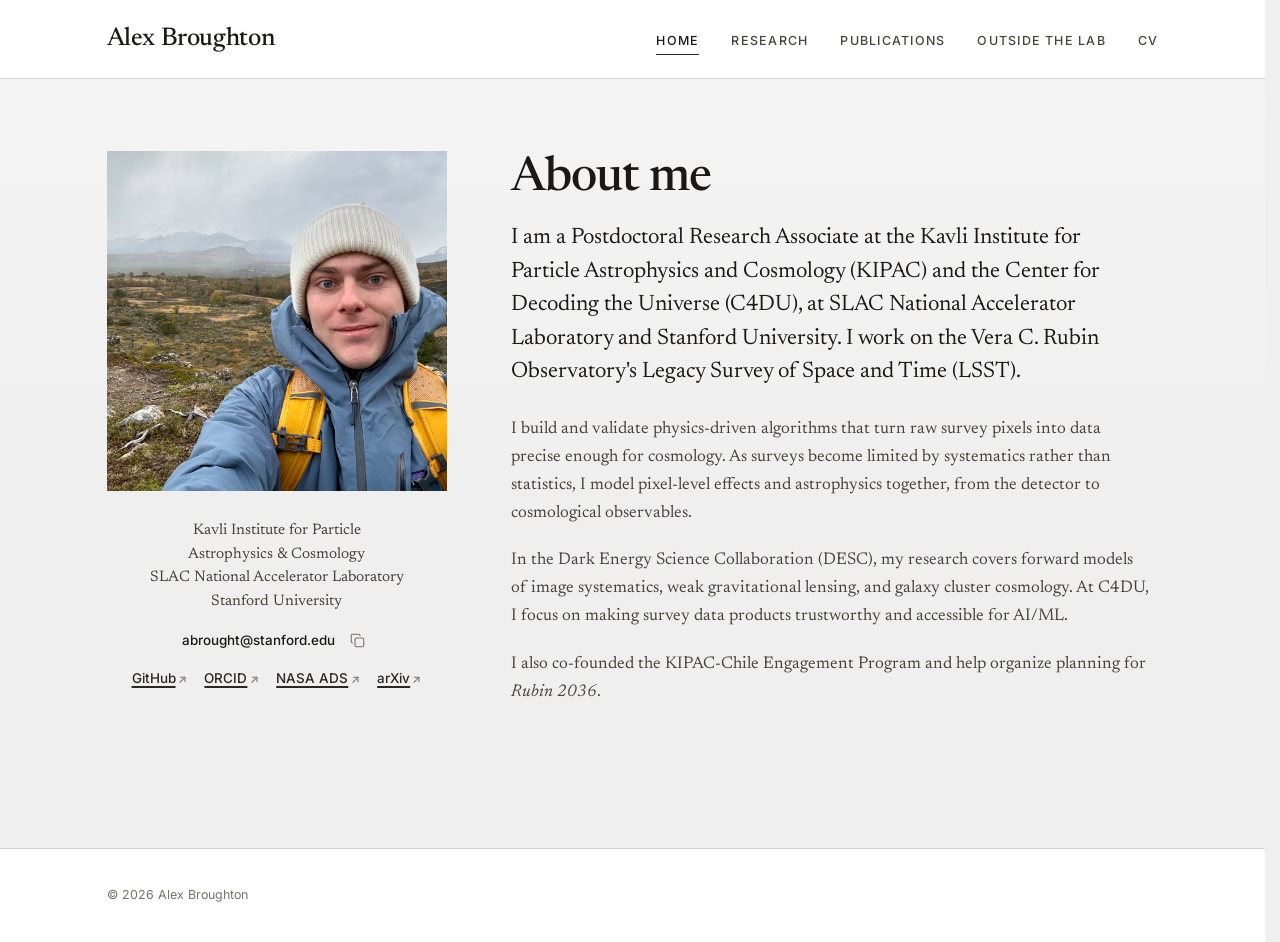
==== index.html @ 0da388fe "Home: replace mailto link with copy-to-clipboard icon button Co-Authored-By: Claude Opus 5.5 <norepl" ====
<!DOCTYPE html>
<html lang="en">
<head>
<meta charset="utf-8">
<meta name="viewport" content="width=device-width, initial-scale=1">
<title>Alex Broughton</title>
<meta name="description" content="Alex Broughton — Postdoctoral Research Associate at KIPAC, SLAC National Accelerator Laboratory. Instrument signature removal and calibration for the Rubin Observatory LSST Science Pipelines; weak lensing and cluster cosmology with DESC.">
<link rel="canonical" href="https://alex-broughton.github.io/">
<meta property="og:title" content="Alex Broughton">
<meta property="og:description" content="Postdoctoral Research Associate, KIPAC / SLAC — instrument signature removal and calibration for Rubin Observatory's LSST.">
<meta property="og:type" content="profile">
<meta property="og:url" content="https://alex-broughton.github.io/">
<meta property="og:image" content="https://alex-broughton.github.io/img/portrait.jpg">
<link rel="preconnect" href="https://fonts.googleapis.com">
<link rel="preconnect" href="https://fonts.gstatic.com" crossorigin>
<link href="https://fonts.googleapis.com/css2?family=Inter:wght@400;500;600&family=Newsreader:ital,opsz,wght@0,6..72,400;0,6..72,500;0,6..72,600;1,6..72,400&display=swap" rel="stylesheet">
<link rel="stylesheet" href="css/style.css">
</head>
<body>
<a class="skip-link" href="#main">Skip to content</a>

<header class="site-header">
  <div class="wrap">
    <a class="wordmark" href="index.html">Alex Broughton</a>
    <nav class="site-nav" aria-label="Primary">
      <a href="index.html" aria-current="page">Home</a>
      <a href="research.html">Research</a>
      <a href="publications.html">Publications</a>
      <a href="outreach.html">Outside the lab</a>
      <a href="cv.html">CV</a>
    </nav>
  </div>
</header>

<main id="main">

<section class="hero wrap">
  <div class="hero-grid">

    <!-- ---------- left column: portrait ---------- -->
      <figure class="portrait-fig">
        <img src="img/portrait.jpg" width="1200" height="1200"
             alt="Alex Broughton in a knit hat and rain jacket on a cloudy hike, with mountains behind.">
      </figure>

    <!-- ---------- left column: affiliations, contact, links ---------- -->
    <div class="hero-meta">
      <p class="meta-affil">
        Kavli Institute for Particle Astrophysics &amp;&nbsp;Cosmology<br>
        SLAC National Accelerator Laboratory<br>
        Stanford University
      </p>
      <p class="meta-contact">
        <span class="email-text">abrought@stanford.edu</span>
        <button type="button" class="copy-btn" data-copy="abrought@stanford.edu"
                aria-label="Copy email address" title="Copy email address"><svg viewBox="0 0 24 24" width="15" height="15" fill="none" stroke="currentColor" stroke-width="1.75" stroke-linecap="round" stroke-linejoin="round" aria-hidden="true"><rect x="8" y="8" width="14" height="14" rx="2.5"/><path d="M4 16c-1.1 0-2-.9-2-2V4c0-1.1.9-2 2-2h10c1.1 0 2 .9 2 2"/></svg></button>
      </p>
      <p class="meta-links">
        <a href="https://github.com/Alex-Broughton" rel="me noopener">GitHub</a>
        <a href="https://orcid.org/0000-0001-6966-5316" rel="me noopener">ORCID</a>
        <a href="https://ui.adsabs.harvard.edu/search/q=orcid%3A0000-0001-6966-5316" rel="noopener">NASA ADS</a>
        <a href="https://arxiv.org/a/broughton_a_1" rel="noopener">arXiv</a>
      </p>
    </div>

    <!-- ---------- right column ---------- -->
    <div class="bio">
      <h1>About me</h1>

      <div class="prose">
        <p class="lede">
          I am a Postdoctoral Research Associate at the Kavli Institute for Particle Astrophysics and
          Cosmology (KIPAC) and the Center for Decoding the Universe (C4DU), at SLAC National Accelerator
          Laboratory and Stanford University. I work on the Vera C. Rubin Observatory's Legacy Survey of
          Space and Time (LSST).
        </p>

        <p>
          I build and validate physics-driven algorithms that turn raw survey pixels into data precise
          enough for cosmology. As surveys become limited by systematics rather than statistics, I model
          pixel-level effects and astrophysics together, from the detector to cosmological observables.
        </p>

        <p>
          In the Dark Energy Science Collaboration (DESC), my research covers forward models of image
          systematics, weak gravitational lensing, and galaxy cluster cosmology. At C4DU, I focus on making
          survey data products trustworthy and accessible for AI/ML.
        </p>

        <p>
          I also co-founded the KIPAC-Chile Engagement Program and help organize planning for
          <em>Rubin&nbsp;2036</em>.
        </p>
      </div>
    </div>

  </div>
</section>

</main>

<footer class="site-footer">
  <div class="wrap">
    <span>© <span id="year">2026</span> Alex Broughton</span>
  </div>
</footer>
<script>document.getElementById('year').textContent=new Date().getFullYear();</script>
<script>
document.querySelectorAll('.copy-btn').forEach(function (btn) {
  btn.addEventListener('click', function () {
    var text = btn.dataset.copy;
    var icon = btn._icon || (btn._icon = btn.innerHTML);
    var done = function () {
      btn.textContent = 'Copied!';
      btn.classList.add('copied');
      clearTimeout(btn._t);
      btn._t = setTimeout(function () {
        btn.innerHTML = icon;
        btn.classList.remove('copied');
      }, 2000);
    };
    if (navigator.clipboard && window.isSecureContext) {
      navigator.clipboard.writeText(text).then(done);
    } else {
      var ta = document.createElement('textarea');
      ta.value = text;
      ta.style.position = 'fixed';
      ta.style.opacity = '0';
      document.body.appendChild(ta);
      ta.select();
      try { document.execCommand('copy'); done(); } catch (e) {}
      document.body.removeChild(ta);
    }
  });
});
</script>
</body>
</html>
---- css/style.css ----
/* ============================================================
   alex-broughton.github.io — editorial base
   Serif: Newsreader (display, headings, body prose)
   Sans:  Inter (nav, labels, metadata, UI)
   ============================================================ */

:root {
  --paper:      #EFEFEF;
  --paper-2:    #E5E5E5;
  --ink:        #1A1917;
  --ink-soft:   #46433E;
  --ink-mute:   #77726A;
  --rule:       #D9D4CA;
  --rule-soft:  #E6E1D8;
  --accent:     #2A2622;
  --accent-lt:  #7A7064;

  --serif: "Newsreader", "Iowan Old Style", Georgia, "Times New Roman", serif;
  --sans:  "Inter", -apple-system, BlinkMacSystemFont, "Segoe UI", Helvetica, Arial, sans-serif;

  --measure: 64ch;
  --gutter: clamp(1.25rem, 5vw, 4rem);
  --maxw: 1180px;
}

*, *::before, *::after { box-sizing: border-box; }

html {
  -webkit-text-size-adjust: 100%;
  scroll-behavior: smooth;
  /* Reserve scrollbar space on every page so the header/nav doesn't shift
     between short pages (no scrollbar) and long ones (scrollbar). */
  scrollbar-gutter: stable;
  overflow-y: scroll;
}

body {
  margin: 0;
  background: var(--paper);
  background-image: linear-gradient(180deg, #F5F5F5 0%, var(--paper) 480px);
  background-repeat: no-repeat;
  color: var(--ink);
  font-family: var(--serif);
  font-size: 1.0625rem;
  line-height: 1.65;
  font-optical-sizing: auto;
  -webkit-font-smoothing: antialiased;
  text-rendering: optimizeLegibility;
}

img { max-width: 100%; height: auto; display: block; }

a { color: var(--accent); text-decoration: none; }
a:hover { color: var(--ink); }

::selection { background: #E6DFD2; }

p a { text-decoration: underline; text-decoration-color: var(--rule); text-underline-offset: 3px; }
p a:hover { text-decoration-color: currentColor; }

/* ---------- layout ---------- */

.wrap {
  max-width: var(--maxw);
  margin-inline: auto;
  padding-inline: var(--gutter);
}

/* ---------- header ---------- */

.site-header {
  background: #FFFFFF;
  border-bottom: 1px solid var(--rule);
  position: sticky;
  top: 0;
  z-index: 50;
}

.site-header .wrap {
  display: flex;
  align-items: baseline;
  justify-content: space-between;
  gap: 1.5rem;
  min-height: 78px;
  padding-block: 1.1rem;
}

.wordmark {
  font-family: var(--serif);
  font-size: clamp(1.35rem, 2.4vw, 1.6rem);
  font-weight: 500;
  letter-spacing: -0.015em;
  color: var(--ink);
  white-space: nowrap;
}
.wordmark:hover { color: var(--ink); }

.site-nav {
  display: flex;
  flex-wrap: wrap;
  row-gap: .5rem;
  gap: clamp(1rem, 2.5vw, 2.1rem);
  font-family: var(--sans);
  font-size: 0.78rem;
  font-weight: 500;
  letter-spacing: 0.1em;
  text-transform: uppercase;
}

.site-nav a {
  color: var(--ink-soft);
  padding-bottom: 3px;
  border-bottom: 1.5px solid transparent;
  transition: color .15s ease, border-color .15s ease;
}
.site-nav a:hover { color: var(--ink); border-bottom-color: var(--rule); }
.site-nav a[aria-current="page"] { color: var(--ink); border-bottom-color: var(--accent); }

/* ---------- typography primitives ---------- */

h1, h2, h3, h4 {
  font-family: var(--serif);
  font-weight: 500;
  letter-spacing: -0.018em;
  line-height: 1.18;
  margin: 0 0 .6em;
  text-wrap: balance;
}

h1 { font-size: clamp(2.1rem, 4.6vw, 3rem); }
h2 { font-size: clamp(1.45rem, 2.7vw, 1.85rem); }
h3 { font-size: 1.15rem; }

p { margin: 0 0 1.15em; }
p:last-child { margin-bottom: 0; }

.lede {
  font-size: clamp(1.15rem, 1.9vw, 1.32rem);
  line-height: 1.55;
  color: var(--ink);
}

.eyebrow {
  font-family: var(--sans);
  font-size: 0.7rem;
  font-weight: 600;
  letter-spacing: 0.17em;
  text-transform: uppercase;
  color: var(--ink-mute);
  margin: 0 0 1.1rem;
  display: block;
}

.rule { border: 0; border-top: 1px solid var(--rule); margin: 0; }

.section { padding-block: clamp(3rem, 7vw, 5.25rem); }
.section + .section { border-top: 1px solid var(--rule-soft); }

.section-head { margin-bottom: 2.25rem; max-width: var(--measure); }
.section-head p { color: var(--ink-soft); }

/* ---------- page intro (sub-pages) ---------- */

.page-intro { padding-block: clamp(2.75rem, 6vw, 4.25rem) clamp(2rem, 4vw, 2.75rem); }
.page-intro h1 { margin-bottom: .45em; }
.page-intro .lede { max-width: var(--measure); color: var(--ink-soft); }

/* ============================================================
   HOME
   ============================================================ */

.hero { padding-block: clamp(2.5rem, 6vw, 4.5rem) clamp(2.5rem, 5vw, 4rem); }

.hero-grid {
  display: grid;
  grid-template-columns: minmax(240px, 340px) 1fr;
  grid-template-rows: auto 1fr;
  grid-template-areas:
    "portrait bio"
    "meta     bio";
  column-gap: clamp(2rem, 5vw, 4.5rem);
  align-items: start;
}
.portrait-fig { grid-area: portrait; }
.hero-meta    { grid-area: meta; }
.bio          { grid-area: bio; }

/* portrait column */
.portrait-fig { margin: 0; }

.portrait-fig img {
  width: 100%;
  aspect-ratio: 1 / 1;
  object-fit: cover;
}

.portrait-caption {
  font-family: var(--sans);
  font-size: 0.72rem;
  letter-spacing: 0.04em;
  color: var(--ink-mute);
  margin-top: 1.5rem;
  line-height: 1.5;
}

/* affiliation / contact lines under portrait */
.hero-meta { margin-top: 1.75rem; text-align: center; }
.hero-meta p { margin: 0; text-align: center; }
.hero-meta p + p { margin-top: .9rem; }

.meta-affil {
  text-wrap: balance;
  font-size: .95rem;
  line-height: 1.55;
  color: var(--ink-soft);
}

.meta-contact,
.meta-links {
  font-family: var(--sans);
  font-size: .84rem;
  line-height: 1.6;
}

.hero-meta a {
  color: var(--accent);
  font-weight: 500;
  text-decoration: underline;
  text-decoration-color: currentColor;
  text-decoration-thickness: 1.5px;
  text-underline-offset: 3px;
  transition: color .15s;
}
.hero-meta a:hover { color: var(--accent-lt); text-decoration-thickness: 2px; }
.meta-contact a { word-break: break-word; }
.meta-contact { display: flex; flex-wrap: wrap; justify-content: center; align-items: center; gap: .5rem; }
.email-text { color: var(--ink); font-weight: 500; word-break: break-word; }
.copy-btn {
  font-family: var(--sans);
  font-size: .72rem;
  font-weight: 500;
  letter-spacing: .03em;
  color: var(--ink-mute);
  background: none;
  border: 0;
  border-radius: 4px;
  display: inline-flex;
  align-items: center;
  justify-content: center;
  padding: .25rem .4rem;
  min-height: 1.6rem;
  line-height: 1;
  cursor: pointer;
  transition: color .15s, border-color .15s, background .15s;
}
.copy-btn:hover { color: var(--ink); }
.copy-btn:active { transform: translateY(1px); }
.copy-btn.copied { color: #2E7D4F; font-weight: 600; }

.meta-links { display: flex; flex-wrap: wrap; justify-content: center; gap: .25rem 1.1rem; }
.meta-links a::after {
  content: "\2197";
  display: inline-block;
  margin-left: .2em;
  font-size: .85em;
  text-decoration: none;
  color: var(--ink-mute);
}

section[id] { scroll-margin-top: 4.5rem; }

/* in-page section links (same look as .meta-links) */
.page-links {
  display: flex;
  flex-wrap: wrap;
  gap: .25rem 1.4rem;
  margin: 1.4rem 0 0;
  font-family: var(--sans);
  font-size: .84rem;
  line-height: 1.6;
}
.page-links a {
  color: var(--accent);
  font-weight: 500;
  text-decoration: underline;
  text-decoration-color: currentColor;
  text-decoration-thickness: 1.5px;
  text-underline-offset: 3px;
  transition: color .15s;
}
.page-links a:hover { color: var(--accent-lt); text-decoration-thickness: 2px; }
.page-links a::after {
  content: "\2193";
  display: inline-block;
  margin-left: .2em;
  font-size: .85em;
  text-decoration: none;
  color: var(--ink-mute);
}

/* bio column */
.bio h1 { margin-bottom: .3em; }
.bio .role {
  font-family: var(--sans);
  font-size: .82rem;
  font-weight: 500;
  letter-spacing: 0.11em;
  text-transform: uppercase;
  color: var(--ink-mute);
  margin-bottom: 1.6rem;
}
.bio .prose { max-width: var(--measure); }
.bio .prose p + p { margin-top: 0; }
.bio .prose .lede {
  font-size: clamp(1.2rem, 2vw, 1.4rem);
  line-height: 1.5;
  margin-bottom: 1.6rem;
  text-wrap: pretty;
}
.bio .prose p:not(.lede) { color: var(--ink-soft); }

.pull {
  border-left: 2px solid var(--accent);
  padding-left: 1.25rem;
  margin: 1.9rem 0;
  font-style: italic;
  font-size: 1.1rem;
  line-height: 1.5;
  color: var(--ink-soft);
  max-width: 52ch;
}

.hero-links {
  display: flex;
  flex-wrap: wrap;
  gap: 1.5rem;
  margin-top: 2.25rem;
  padding-top: 1.5rem;
  border-top: 1px solid var(--rule);
  font-family: var(--sans);
  font-size: .82rem;
  font-weight: 500;
  letter-spacing: .03em;
}
.hero-links a::after { content: " →"; color: var(--ink-mute); }

/* keyword strip */
.keywords {
  display: flex; flex-wrap: wrap; gap: .5rem .55rem;
  list-style: none; margin: 1.9rem 0 0; padding: 0;
}
.keywords li {
  font-family: var(--sans);
  font-size: .74rem;
  letter-spacing: .04em;
  color: var(--ink-soft);
  background: var(--paper-2);
  border-radius: 3px;
  padding: .3rem .6rem;
}

/* ============================================================
   RESEARCH
   ============================================================ */

.area-list {
  max-width: calc(var(--measure) + 6rem);
  border-bottom: 1px solid var(--rule);
}

.area { border-top: 1px solid var(--rule); }

.area summary {
  display: flex;
  align-items: baseline;
  gap: 2rem;
  padding: 2.1rem 0 2.2rem;
  cursor: pointer;
  list-style: none;
}
.area summary::-webkit-details-marker { display: none; }
.area[open] summary { padding-bottom: 1.1rem; }

.area-head { flex: 1; min-width: 0; }
.area-title {
  font-size: clamp(1.45rem, 2.4vw, 1.75rem);
  font-weight: 400;
  line-height: 1.2;
  letter-spacing: -.005em;
  color: var(--ink);
  transition: color .15s;
}
.area summary:hover .area-title { color: var(--accent); }

.area .mark {
  flex: 0 0 auto;
  font-family: var(--sans);
  font-size: 1.35rem;
  font-weight: 300;
  line-height: 1;
  color: var(--ink-mute);
}
.area .mark::before { content: "+"; }
.area[open] .mark::before { content: "\2212"; }

.area-body {
  max-width: var(--measure);
  padding-bottom: 2.6rem;
}
.area-body p { color: var(--ink-soft); margin: 0; }
.area-body p + p { margin-top: 1.1em; }

/* ---------- publications ---------- */

.pub-toolbar {
  display: flex;
  flex-wrap: wrap;
  align-items: baseline;
  justify-content: space-between;
  gap: 1rem;
  margin-bottom: 1rem;
}
.pub-filters { display: flex; gap: .4rem; flex-wrap: wrap; }
.pub-filters button {
  font-family: var(--sans);
  font-size: .74rem;
  font-weight: 500;
  letter-spacing: .06em;
  text-transform: uppercase;
  color: var(--ink-mute);
  background: transparent;
  border: 1px solid var(--rule);
  border-radius: 999px;
  padding: .32rem .8rem;
  cursor: pointer;
  transition: all .15s ease;
}
.pub-filters button:hover { color: var(--ink); border-color: var(--ink-mute); }
.pub-filters button[aria-pressed="true"] {
  color: #fff; background: var(--accent); border-color: var(--accent);
}
.pub-meta-note {
  font-family: var(--sans);
  font-size: .74rem;
  color: var(--ink-mute);
}

.pub-group {
  display: grid;
  grid-template-columns: 4.5rem 1fr;
  gap: 0 1.5rem;
  padding: 1rem 0;
  border-top: 1px solid var(--rule);
}

.pub-year {
  font-family: var(--sans);
  font-size: .72rem;
  font-weight: 600;
  letter-spacing: .14em;
  color: var(--ink-mute);
  margin: 0;
  padding-top: .3rem;
}

.pub-list { list-style: none; margin: 0; padding: 0; }

.pub { padding: .55rem 0; }

.pub-title {
  font-size: 1.04rem;
  line-height: 1.38;
  margin: 0 0 .15rem;
  font-weight: 500;
}
.pub-title a { color: var(--ink); }
.pub-title a:hover { color: var(--accent); }

.pub-authors {
  font-family: var(--sans);
  font-size: .83rem;
  line-height: 1.5;
  color: var(--ink-soft);
  margin: 0 0 .15rem;
}
.pub-authors .me { font-weight: 700; color: var(--ink); }
.pub-authors .more { color: var(--ink-mute); white-space: nowrap; }

.pub-venue {
  font-family: var(--sans);
  font-size: .8rem;
  color: var(--ink-mute);
  display: flex;
  flex-wrap: wrap;
  align-items: center;
  gap: .5rem;
}
.pub-venue em { font-style: italic; color: var(--ink-soft); }
.pub-venue .dot { color: var(--rule); }
.pub-venue a { color: var(--ink-mute); text-decoration: underline; text-underline-offset: 2px; }
.pub-venue a:hover { color: var(--accent); }
.pub-venue .cites {
  border: 1px solid var(--rule);
  border-radius: 3px;
  padding: .05rem .38rem;
  font-size: .72rem;
  font-variant-numeric: tabular-nums;
}

.pub-status {
  font-family: var(--sans);
  font-size: .85rem;
  color: var(--ink-mute);
  padding: 2rem 0;
}

/* ============================================================
   OUTREACH
   ============================================================ */

.causes {
  display: grid;
  grid-template-columns: repeat(3, minmax(0, 1fr));
  gap: clamp(1.25rem, 3vw, 2rem);
}

.cause {
  background: #FFFFFF;
  border: 1px solid var(--rule);
  border-radius: 6px;
  overflow: hidden;
  display: flex;
  flex-direction: column;
}
.cause img {
  width: 100%;
  aspect-ratio: 16 / 9;
  object-fit: cover;
  background: var(--paper-2);
}
.cause-body { padding: 1.15rem 1.35rem 1.35rem; display: flex; flex-direction: column; flex: 1; }
@media (max-width: 1000px) {
  .causes { grid-template-columns: repeat(2, minmax(0, 1fr)); }
}
.cause .tag {
  font-family: var(--sans);
  font-size: .68rem;
  font-weight: 600;
  letter-spacing: .14em;
  text-transform: uppercase;
  color: var(--accent-lt);
  margin-bottom: .45rem;
}
.cause h3 { font-size: 1.25rem; margin-bottom: .35em; }
.cause p { color: var(--ink-soft); font-size: 1rem; margin: 0 0 1rem; }
.more {
  margin-top: auto;
  font-family: var(--sans);
  font-size: .82rem;
  font-weight: 500;
}

.help {
  display: grid;
  grid-template-columns: repeat(2, minmax(0, 1fr));
  gap: clamp(2rem, 5vw, 4rem);
}
.help-item { border-top: 1px solid var(--rule); padding-block: 1.25rem; }
.help-item h3 { font-size: 1.15rem; margin-bottom: .3em; }
.help-item p { color: var(--ink-soft); font-size: 1rem; margin: 0 0 .9rem; }
.help-links {
  display: flex;
  flex-wrap: wrap;
  gap: .25rem 1.4rem;
  font-family: var(--sans);
  font-size: .84rem;
  line-height: 1.6;
}
.help-links a {
  color: var(--accent);
  font-weight: 500;
  text-decoration: underline;
  text-decoration-color: currentColor;
  text-decoration-thickness: 1.5px;
  text-underline-offset: 3px;
  transition: color .15s;
}
.help-links a:hover { color: var(--accent-lt); text-decoration-thickness: 2px; }
.help-links a::after {
  content: "\2197";
  display: inline-block;
  margin-left: .2em;
  font-size: .85em;
  text-decoration: none;
  color: var(--ink-mute);
}

.writing { list-style: none; padding: 0; margin: 0; display: grid; gap: 1.25rem; }
.writing-item {
  display: grid;
  grid-template-columns: minmax(0, 18rem) 1fr;
  gap: clamp(1.25rem, 3vw, 2rem);
  align-items: center;
  color: inherit;
  background: #FFFFFF;
  border: 1px solid var(--rule);
  border-radius: 6px;
  overflow: hidden;
  padding-right: 1.35rem;
  transition: border-color .15s ease;
}
.writing-item:hover { color: inherit; border-color: var(--ink-mute); }
.writing-item img { width: 100%; height: 100%; aspect-ratio: 16 / 10; object-fit: cover; }
.writing-item > div { padding-block: 1.15rem; }
.writing-item .tag {
  font-family: var(--sans);
  font-size: .68rem;
  font-weight: 600;
  letter-spacing: .14em;
  text-transform: uppercase;
  color: var(--accent-lt);
  display: block;
  margin-bottom: .45rem;
}
.role-badge {
  display: inline-block;
  font-family: var(--sans);
  font-size: .64rem;
  font-weight: 600;
  letter-spacing: .1em;
  text-transform: uppercase;
  padding: .2rem .5rem;
  border-radius: 2px;
  margin-bottom: .55rem;
}
.role-author { background: var(--ink); color: #fff; }
.role-featured { border: 1px solid var(--rule); color: var(--ink-mute); }
.writing-item h3 { font-size: 1.25rem; margin-bottom: .35em; }
.writing-item p { color: var(--ink-soft); font-size: 1rem; margin: 0 0 .8rem; max-width: var(--measure); }
.writing-item:hover .more { text-decoration: underline; }

.credits {
  font-family: var(--sans);
  font-size: .72rem;
  color: var(--ink-mute);
  line-height: 1.6;
  max-width: var(--measure);
}
.credits a { color: inherit; text-decoration: underline; text-decoration-color: var(--rule); }

.facts {
  display: flex;
  flex-wrap: wrap;
  gap: 1.75rem;
  margin-top: 1.15rem;
  font-family: var(--sans);
}
.facts div { }
.facts .n {
  display: block;
  font-family: var(--serif);
  font-size: 1.5rem;
  line-height: 1;
  color: var(--accent);
  font-variant-numeric: tabular-nums;
}
.facts .l {
  display: block;
  font-size: .7rem;
  letter-spacing: .09em;
  text-transform: uppercase;
  color: var(--ink-mute);
  margin-top: .35rem;
}

/* ============================================================
   CV
   ============================================================ */

.cv-bar {
  display: flex;
  flex-wrap: wrap;
  align-items: center;
  justify-content: space-between;
  gap: 1rem;
  padding-bottom: 1rem;
  border-bottom: 1px solid var(--rule);
  margin-bottom: 1.5rem;
}
.cv-bar .stamp {
  font-family: var(--sans);
  font-size: .74rem;
  color: var(--ink-mute);
}
.cv-actions { display: flex; gap: .6rem; flex-wrap: wrap; }

.btn {
  display: inline-flex;
  align-items: center;
  gap: .5rem;
  font-family: var(--sans);
  font-size: .78rem;
  font-weight: 500;
  letter-spacing: .05em;
  border: 1px solid var(--rule);
  background: #fff;
  color: var(--ink-soft);
  padding: .5rem 1rem;
  border-radius: 2px;
  transition: all .15s ease;
}
.btn:hover { color: var(--ink); border-color: var(--ink-mute); }
.btn-primary { background: var(--accent); border-color: var(--accent); color: #fff; }
.btn-primary:hover { background: var(--ink); border-color: var(--ink); color: #fff; }
.btn svg { width: 14px; height: 14px; }

.pdf-frame {
  border: 1px solid var(--rule);
  background: var(--paper-2);
  width: 100%;
  height: min(78vh, 1000px);
}
.pdf-fallback {
  font-family: var(--sans);
  font-size: .85rem;
  color: var(--ink-mute);
  margin-top: .9rem;
}

/* ============================================================
   FOOTER
   ============================================================ */

.site-footer {
  border-top: 1px solid var(--rule);
  background: #fff;
  margin-top: clamp(3rem, 6vw, 5rem);
  padding-block: 2.25rem;
  font-family: var(--sans);
  font-size: .78rem;
  color: var(--ink-mute);
}
.site-footer .wrap {
  display: flex;
  flex-wrap: wrap;
  gap: 1rem 2rem;
  justify-content: space-between;
  align-items: center;
}
.site-footer a { color: var(--ink-soft); }
.site-footer a:hover { color: var(--ink); }
.footer-links { display: flex; gap: 1.25rem; flex-wrap: wrap; }

.skip-link {
  position: absolute; left: -9999px;
  background: var(--ink); color: #fff;
  padding: .6rem 1rem; z-index: 100;
  font-family: var(--sans); font-size: .8rem;
}
.skip-link:focus { left: .5rem; top: .5rem; color: #fff; }

:focus-visible { outline: 2px solid var(--accent-lt); outline-offset: 3px; }

/* ============================================================
   RESPONSIVE
   ============================================================ */

@media (max-width: 760px) {
  .site-header .wrap {
    flex-direction: column;
    align-items: flex-start;
    gap: .85rem;
    min-height: 0;
  }
  .site-nav { column-gap: .9rem; font-size: .72rem; letter-spacing: .07em; }

  .hero-grid {
    display: flex;
    flex-direction: column;
    gap: 2.25rem;
  }
  .portrait-fig { order: 1; }
  .bio          { order: 2; }
  .hero-meta    { order: 3; }
  .hero-meta { margin-top: 0; }
  .portrait-fig { max-width: 320px; }

  .causes, .help { grid-template-columns: 1fr; }
  .writing-item { grid-template-columns: 1fr; padding-right: 0; }
  .writing-item > div { padding: 0 1.35rem 1.35rem; }

  .pub-group { grid-template-columns: 1fr; }
  .pub-year { padding: 0 0 .2rem; }

  .pdf-frame { height: 70vh; }
}

@media (max-width: 480px) {
  .area summary { gap: 1.25rem; padding: 1.6rem 0 1.7rem; }
}

@media print {
  .site-header, .site-footer, .cv-actions, .skip-link { display: none; }
  body { background: #fff; }
}
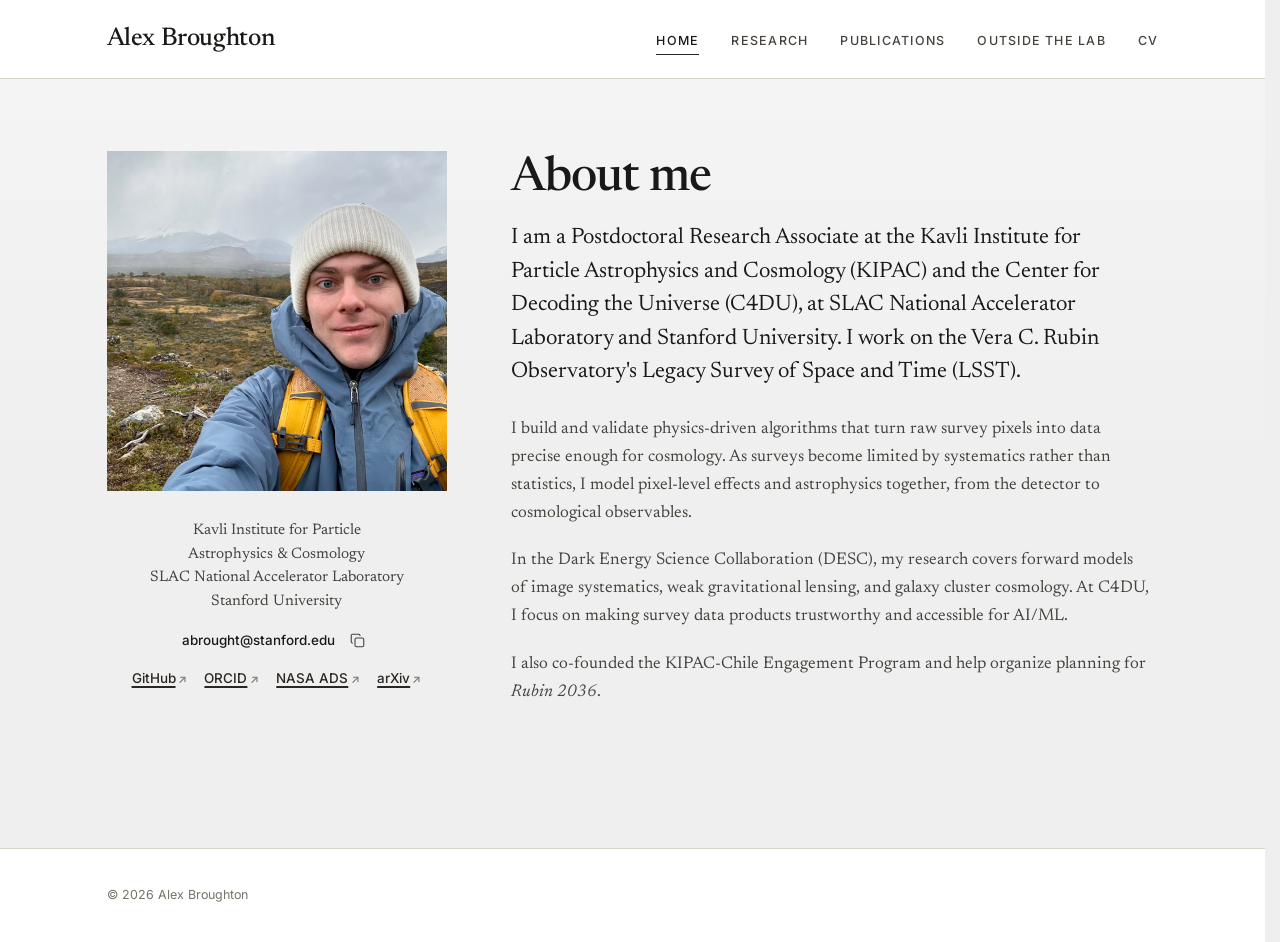
==== commit ba0cd526: "Fix copy icon rendering; bust stylesheet cache Give the copy icon explicit sizing/display, reset nat" ====
--- a/index.html
+++ b/index.html
@@ -14,7 +14,7 @@
 <link rel="preconnect" href="https://fonts.googleapis.com">
 <link rel="preconnect" href="https://fonts.gstatic.com" crossorigin>
 <link href="https://fonts.googleapis.com/css2?family=Inter:wght@400;500;600&family=Newsreader:ital,opsz,wght@0,6..72,400;0,6..72,500;0,6..72,600;1,6..72,400&display=swap" rel="stylesheet">
-<link rel="stylesheet" href="css/style.css">
+<link rel="stylesheet" href="css/style.css?v=20261018">
 </head>
 <body>
 <a class="skip-link" href="#main">Skip to content</a>
--- a/css/style.css
+++ b/css/style.css
@@ -240,8 +240,10 @@
   font-size: .72rem;
   font-weight: 500;
   letter-spacing: .03em;
-  color: var(--ink-mute);
-  background: none;
+  -webkit-appearance: none;
+  appearance: none;
+  color: var(--ink-soft);
+  background: transparent;
   border: 0;
   border-radius: 4px;
   display: inline-flex;
@@ -254,6 +256,7 @@
   transition: color .15s, border-color .15s, background .15s;
 }
 .copy-btn:hover { color: var(--ink); }
+.copy-btn svg { display: block; flex: none; width: 15px; height: 15px; overflow: visible; }
 .copy-btn:active { transform: translateY(1px); }
 .copy-btn.copied { color: #2E7D4F; font-weight: 600; }
 
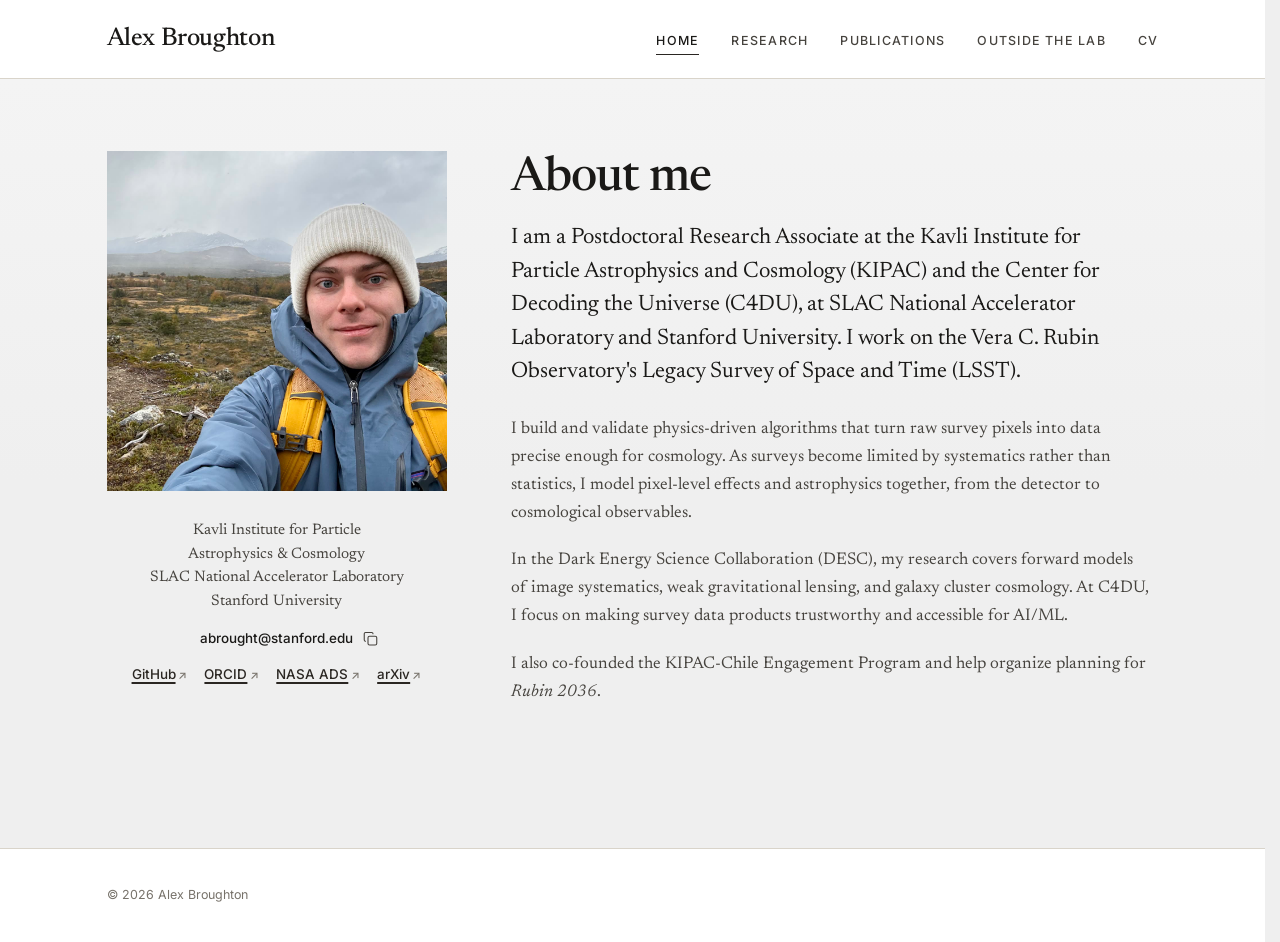
==== commit 427562ba: "Home: center email; pin copy icon beside it without shifting text Co-Authored-By: Claude Opus 5.5 <n" ====
--- a/index.html
+++ b/index.html
@@ -14,7 +14,7 @@
 <link rel="preconnect" href="https://fonts.googleapis.com">
 <link rel="preconnect" href="https://fonts.gstatic.com" crossorigin>
 <link href="https://fonts.googleapis.com/css2?family=Inter:wght@400;500;600&family=Newsreader:ital,opsz,wght@0,6..72,400;0,6..72,500;0,6..72,600;1,6..72,400&display=swap" rel="stylesheet">
-<link rel="stylesheet" href="css/style.css?v=20261018">
+<link rel="stylesheet" href="css/style.css?v=20261018c">
 </head>
 <body>
 <a class="skip-link" href="#main">Skip to content</a>
@@ -51,9 +51,8 @@
         Stanford University
       </p>
       <p class="meta-contact">
-        <span class="email-text">abrought@stanford.edu</span>
-        <button type="button" class="copy-btn" data-copy="abrought@stanford.edu"
-                aria-label="Copy email address" title="Copy email address"><svg viewBox="0 0 24 24" width="15" height="15" fill="none" stroke="currentColor" stroke-width="1.75" stroke-linecap="round" stroke-linejoin="round" aria-hidden="true"><rect x="8" y="8" width="14" height="14" rx="2.5"/><path d="M4 16c-1.1 0-2-.9-2-2V4c0-1.1.9-2 2-2h10c1.1 0 2 .9 2 2"/></svg></button>
+        <span class="email-wrap"><span class="email-text">abrought@stanford.edu</span><button type="button" class="copy-btn" data-copy="abrought@stanford.edu"
+                aria-label="Copy email address" title="Copy email address"><svg viewBox="0 0 24 24" width="15" height="15" fill="none" stroke="currentColor" stroke-width="1.75" stroke-linecap="round" stroke-linejoin="round" aria-hidden="true"><rect x="8" y="8" width="14" height="14" rx="2.5"/><path d="M4 16c-1.1 0-2-.9-2-2V4c0-1.1.9-2 2-2h10c1.1 0 2 .9 2 2"/></svg></button></span>
       </p>
       <p class="meta-links">
         <a href="https://github.com/Alex-Broughton" rel="me noopener">GitHub</a>
--- a/css/style.css
+++ b/css/style.css
@@ -233,7 +233,7 @@
 }
 .hero-meta a:hover { color: var(--accent-lt); text-decoration-thickness: 2px; }
 .meta-contact a { word-break: break-word; }
-.meta-contact { display: flex; flex-wrap: wrap; justify-content: center; align-items: center; gap: .5rem; }
+.email-wrap { position: relative; display: inline-block; }
 .email-text { color: var(--ink); font-weight: 500; word-break: break-word; }
 .copy-btn {
   font-family: var(--sans);
@@ -250,6 +250,12 @@
   align-items: center;
   justify-content: center;
   padding: .25rem .4rem;
+  position: absolute;
+  left: 100%;
+  top: 50%;
+  transform: translateY(-50%);
+  margin-left: .25rem;
+  white-space: nowrap;
   min-height: 1.6rem;
   line-height: 1;
   cursor: pointer;
@@ -257,7 +263,7 @@
 }
 .copy-btn:hover { color: var(--ink); }
 .copy-btn svg { display: block; flex: none; width: 15px; height: 15px; overflow: visible; }
-.copy-btn:active { transform: translateY(1px); }
+.copy-btn:active { transform: translateY(calc(-50% + 1px)); }
 .copy-btn.copied { color: #2E7D4F; font-weight: 600; }
 
 .meta-links { display: flex; flex-wrap: wrap; justify-content: center; gap: .25rem 1.1rem; }
@@ -452,7 +458,7 @@
   display: grid;
   grid-template-columns: 4.5rem 1fr;
   gap: 0 1.5rem;
-  padding: 1rem 0;
+  padding: .75rem 0;
   border-top: 1px solid var(--rule);
 }
 
@@ -463,42 +469,44 @@
   letter-spacing: .14em;
   color: var(--ink-mute);
   margin: 0;
-  padding-top: .3rem;
+  padding-top: .35rem;
 }
 
 .pub-list { list-style: none; margin: 0; padding: 0; }
 
-.pub { padding: .55rem 0; }
+.pub { padding: .4rem 0; }
 
 .pub-title {
-  font-size: 1.04rem;
-  line-height: 1.38;
-  margin: 0 0 .15rem;
-  font-weight: 500;
+  font-family: var(--sans);
+  font-size: .92rem;
+  line-height: 1.4;
+  margin: 0 0 .1rem;
+  font-weight: 500;
+  letter-spacing: -.005em;
 }
 .pub-title a { color: var(--ink); }
 .pub-title a:hover { color: var(--accent); }
 
 .pub-authors {
   font-family: var(--sans);
-  font-size: .83rem;
-  line-height: 1.5;
+  font-size: .8rem;
+  line-height: 1.45;
   color: var(--ink-soft);
-  margin: 0 0 .15rem;
+  margin: 0 0 .1rem;
 }
 .pub-authors .me { font-weight: 700; color: var(--ink); }
 .pub-authors .more { color: var(--ink-mute); white-space: nowrap; }
 
 .pub-venue {
   font-family: var(--sans);
-  font-size: .8rem;
+  font-size: .76rem;
   color: var(--ink-mute);
   display: flex;
   flex-wrap: wrap;
   align-items: center;
   gap: .5rem;
 }
-.pub-venue em { font-style: italic; color: var(--ink-soft); }
+.pub-venue em { font-style: normal; color: var(--ink-soft); }
 .pub-venue .dot { color: var(--rule); }
 .pub-venue a { color: var(--ink-mute); text-decoration: underline; text-underline-offset: 2px; }
 .pub-venue a:hover { color: var(--accent); }
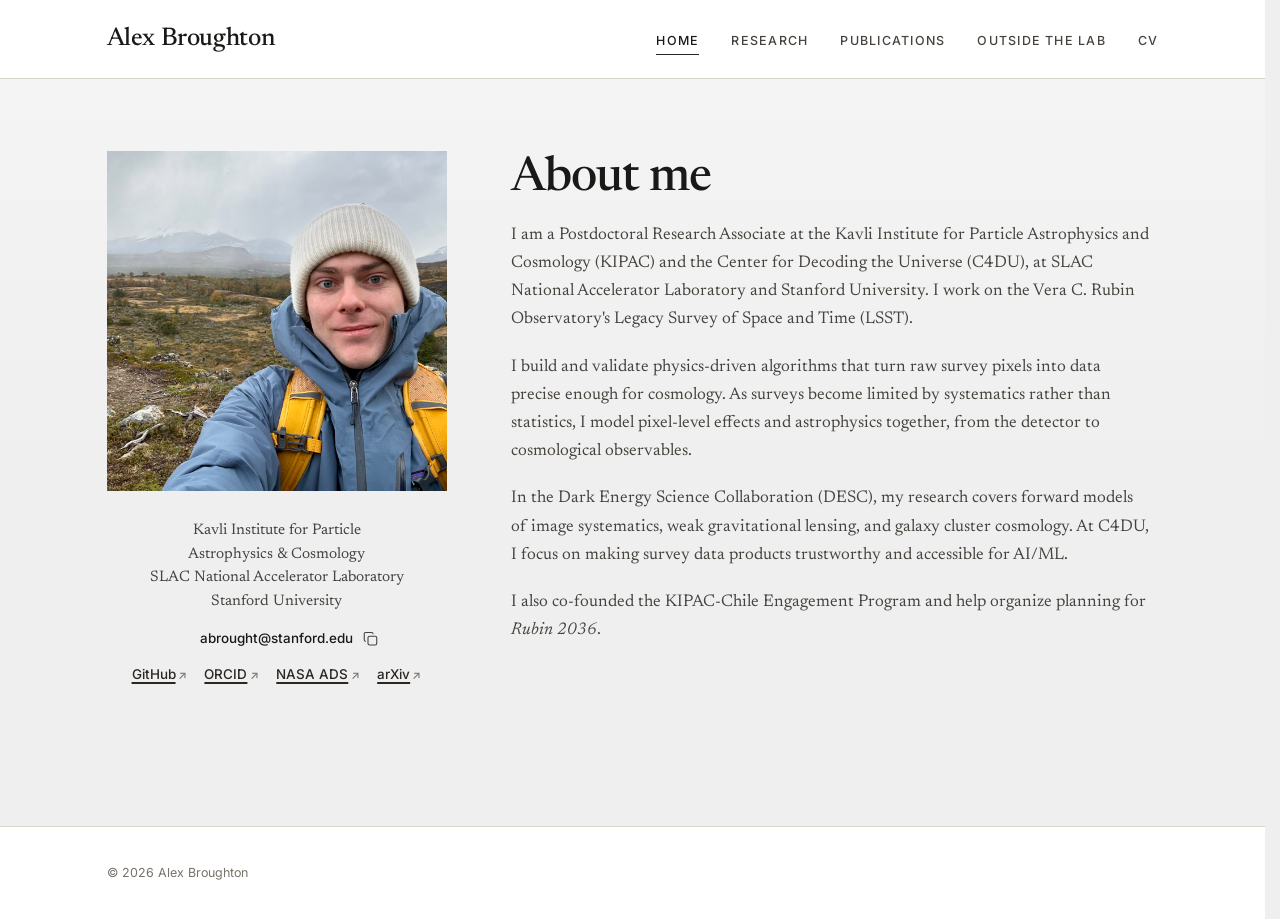
==== commit 185d1901: "Add research images" ====
--- a/index.html
+++ b/index.html
@@ -67,7 +67,14 @@
       <h1>About me</h1>
 
       <div class="prose">
-        <p class="lede">
+        <!-- <p class="lede">
+          I am a Postdoctoral Research Associate at the Kavli Institute for Particle Astrophysics and
+          Cosmology (KIPAC) and the Center for Decoding the Universe (C4DU), at SLAC National Accelerator
+          Laboratory and Stanford University. I work on the Vera C. Rubin Observatory's Legacy Survey of
+          Space and Time (LSST).
+        </p> -->
+
+        <p>
           I am a Postdoctoral Research Associate at the Kavli Institute for Particle Astrophysics and
           Cosmology (KIPAC) and the Center for Decoding the Universe (C4DU), at SLAC National Accelerator
           Laboratory and Stanford University. I work on the Vera C. Rubin Observatory's Legacy Survey of
--- a/css/style.css
+++ b/css/style.css
@@ -419,6 +419,56 @@
 .area-body p { color: var(--ink-soft); margin: 0; }
 .area-body p + p { margin-top: 1.1em; }
 
+.area-fig { margin: 1.9rem 0 0; }
+.area-fig img {
+  width: 100%;
+  height: auto;
+  border: 1px solid var(--rule);
+  border-radius: 4px;
+  background: var(--paper-2);
+}
+/* Diagrams on white backgrounds blend into the paper tone instead of boxing. */
+.area-fig--diagram img {
+  border: 0;
+  border-radius: 0;
+  background: none;
+  mix-blend-mode: multiply;
+}
+
+/* Side-by-side images scaled to a common height (flex-grow set to each aspect ratio). */
+.fig-pair {
+  display: flex;
+  align-items: center;
+  gap: clamp(1rem, 4vw, 2.25rem);
+}
+.fig-pair img { flex: 1 1 0; min-width: 0; }
+
+.area-fig a { color: inherit; text-decoration: underline; text-underline-offset: 2px; }
+.area-fig a:hover { color: var(--accent); }
+
+.logo-row {
+  display: flex;
+  flex-wrap: wrap;
+  align-items: center;
+  gap: 1.5rem 2.5rem;
+  margin-top: 1.9rem;
+}
+.logo-row img {
+  height: 3.25rem;
+  width: auto;
+  max-width: 100%;
+  mix-blend-mode: multiply;
+}
+.logo-row:not(:has(img:not([hidden]))) { display: none; }
+
+.area-fig figcaption {
+  margin-top: .65rem;
+  font-family: var(--sans);
+  font-size: .8rem;
+  line-height: 1.5;
+  color: var(--ink-mute);
+}
+
 /* ---------- publications ---------- */
 
 .pub-toolbar {
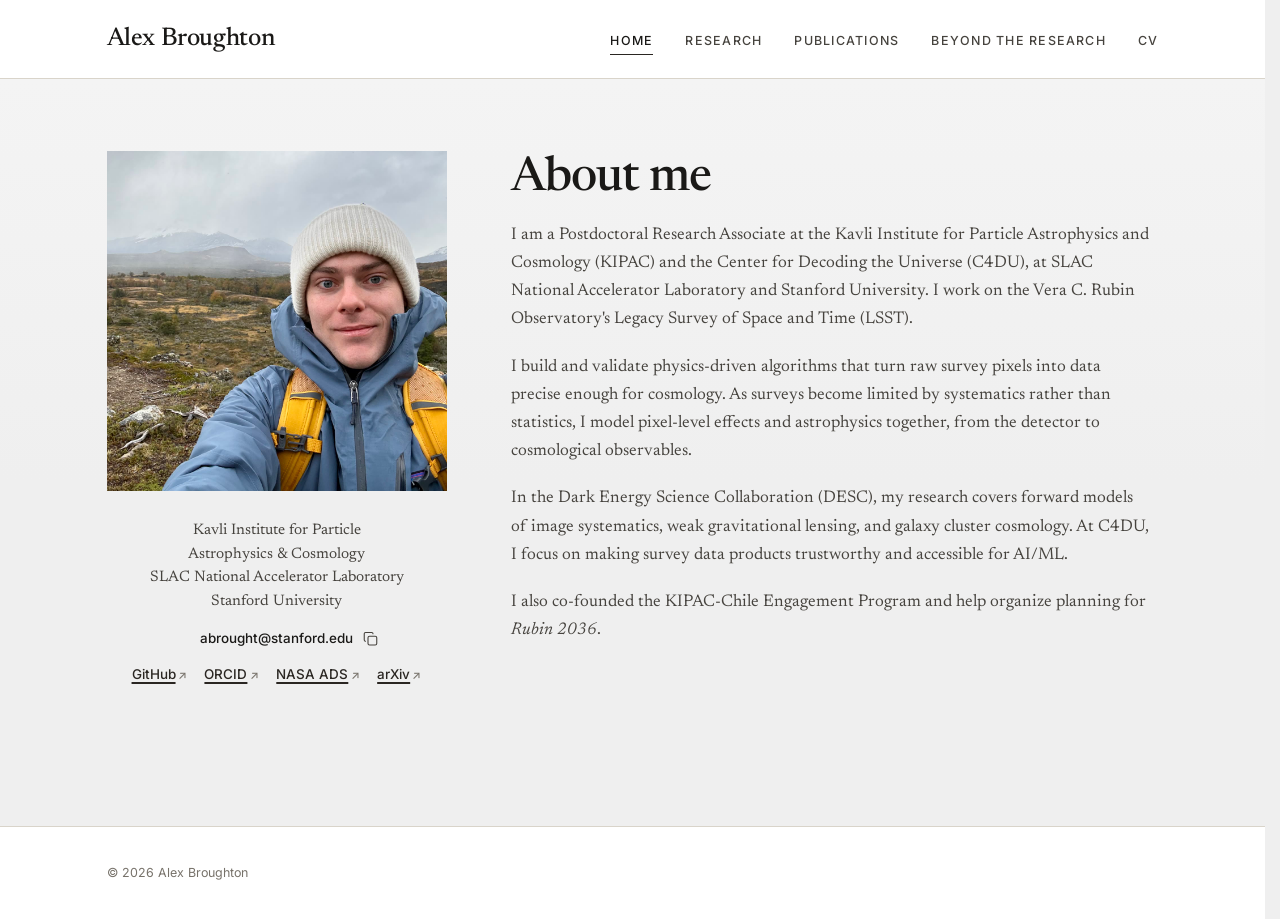
==== commit ca1d39d4: "Change section title" ====
--- a/index.html
+++ b/index.html
@@ -26,7 +26,7 @@
       <a href="index.html" aria-current="page">Home</a>
       <a href="research.html">Research</a>
       <a href="publications.html">Publications</a>
-      <a href="outreach.html">Outside the lab</a>
+      <a href="outreach.html">Beyond the Research</a>
       <a href="cv.html">CV</a>
     </nav>
   </div>
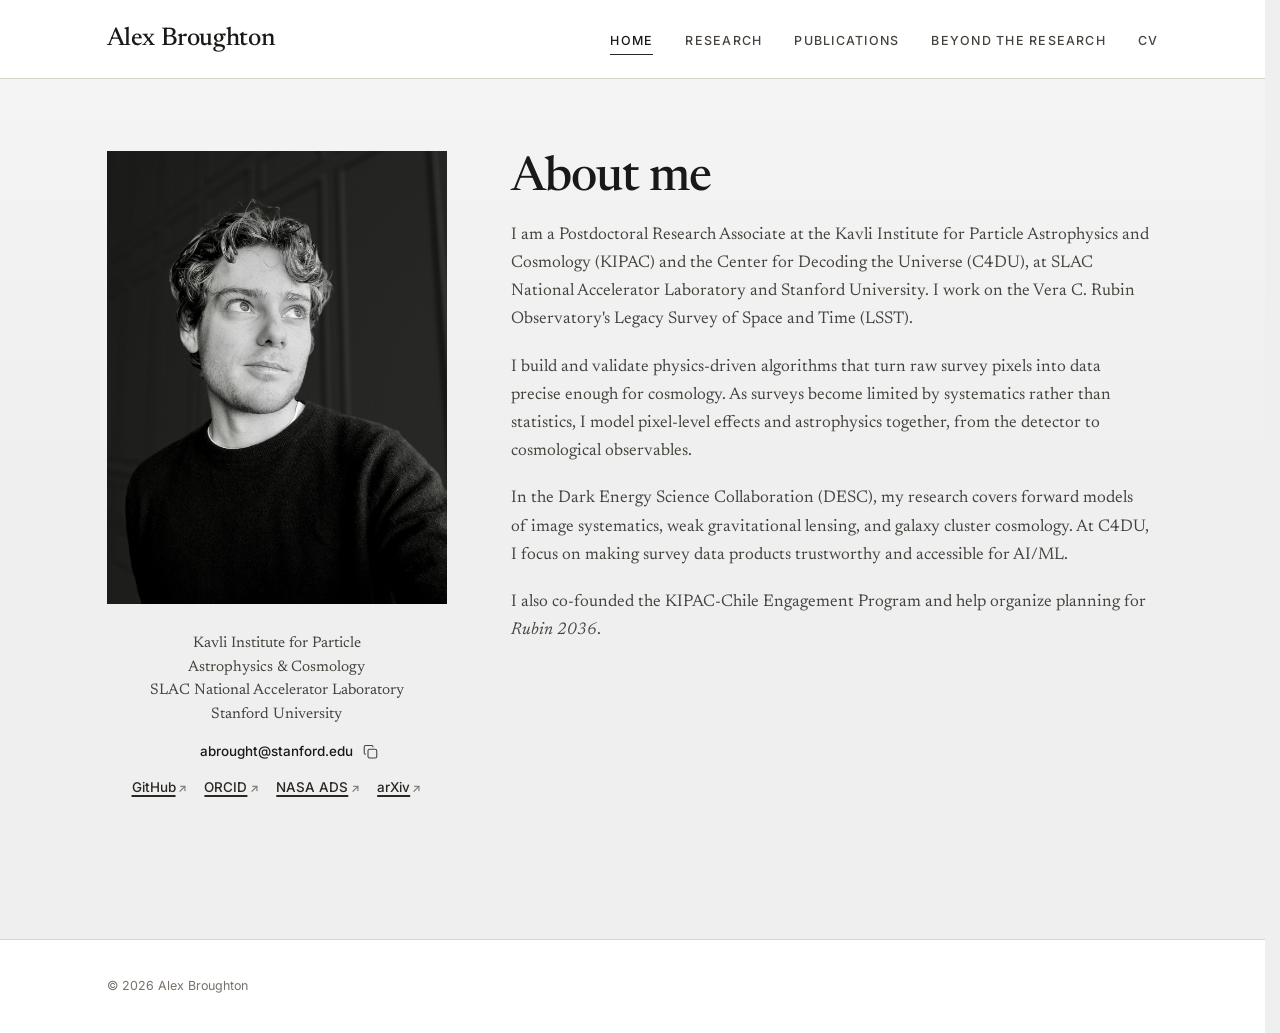
==== commit c74a4f97: "Home: new uncropped portrait" ====
--- a/index.html
+++ b/index.html
@@ -14,7 +14,7 @@
 <link rel="preconnect" href="https://fonts.googleapis.com">
 <link rel="preconnect" href="https://fonts.gstatic.com" crossorigin>
 <link href="https://fonts.googleapis.com/css2?family=Inter:wght@400;500;600&family=Newsreader:ital,opsz,wght@0,6..72,400;0,6..72,500;0,6..72,600;1,6..72,400&display=swap" rel="stylesheet">
-<link rel="stylesheet" href="css/style.css?v=20261018c">
+<link rel="stylesheet" href="css/style.css?v=20261104a">
 </head>
 <body>
 <a class="skip-link" href="#main">Skip to content</a>
@@ -39,8 +39,8 @@
 
     <!-- ---------- left column: portrait ---------- -->
       <figure class="portrait-fig">
-        <img src="img/portrait.jpg" width="1200" height="1200"
-             alt="Alex Broughton in a knit hat and rain jacket on a cloudy hike, with mountains behind.">
+        <img src="img/portrait.jpg" width="1200" height="1600"
+             alt="Black-and-white portrait of Alex Broughton in a dark sweater, looking up and to the side.">
       </figure>
 
     <!-- ---------- left column: affiliations, contact, links ---------- -->
--- a/css/style.css
+++ b/css/style.css
@@ -190,8 +190,6 @@
 
 .portrait-fig img {
   width: 100%;
-  aspect-ratio: 1 / 1;
-  object-fit: cover;
 }
 
 .portrait-caption {
